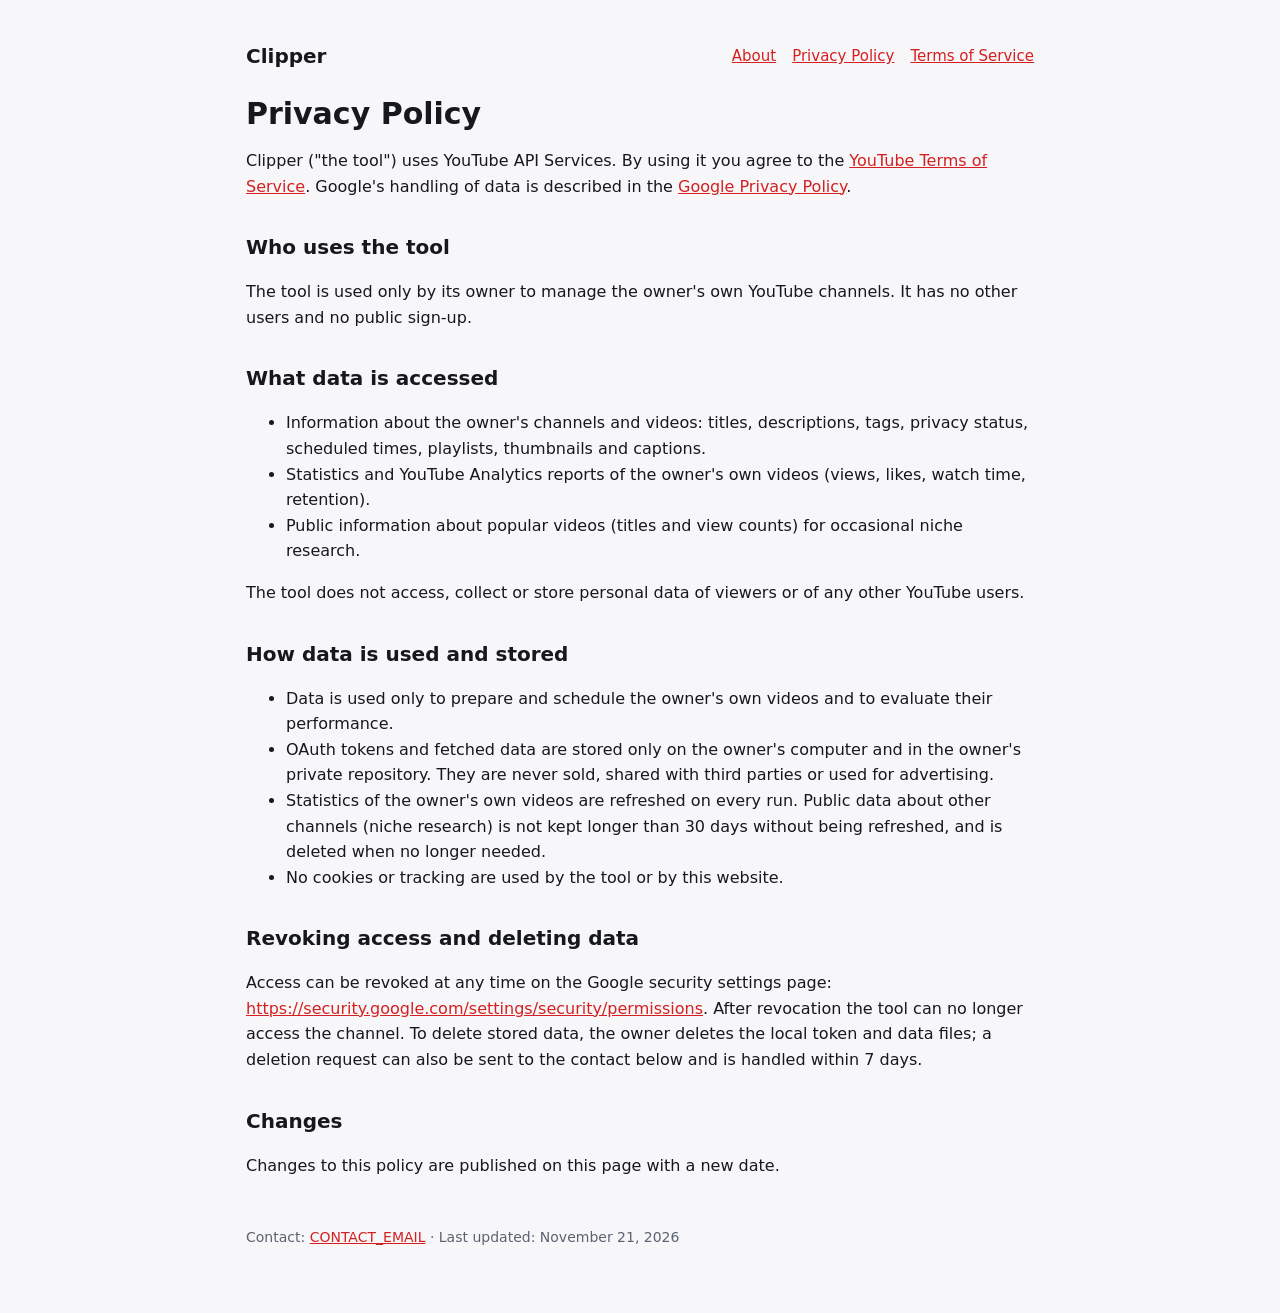
==== privacy.html @ b526ccec "Web projektu Clipper (About, Privacy Policy, Terms) pro ověření YouTube API Co-Authored-By: Claude O" ====
<!doctype html><html lang="en"><head><meta charset="utf-8"><meta name="viewport" content="width=device-width,initial-scale=1"><link rel="stylesheet" href="style.css"><title>Privacy Policy – Clipper</title></head><body><main>
<header><b>Clipper</b><nav><a href="index.html">About</a><a href="privacy.html">Privacy Policy</a><a href="terms.html">Terms of Service</a></nav></header>
<h1>Privacy Policy</h1>
<p>Clipper ("the tool") uses YouTube API Services. By using it you agree to the <a href="https://www.youtube.com/t/terms">YouTube Terms of Service</a>. Google's handling of data is described in the <a href="https://policies.google.com/privacy">Google Privacy Policy</a>.</p>

<h2>Who uses the tool</h2>
<p>The tool is used only by its owner to manage the owner's own YouTube channels. It has no other users and no public sign-up.</p>

<h2>What data is accessed</h2>
<ul>
<li>Information about the owner's channels and videos: titles, descriptions, tags, privacy status, scheduled times, playlists, thumbnails and captions.</li>
<li>Statistics and YouTube Analytics reports of the owner's own videos (views, likes, watch time, retention).</li>
<li>Public information about popular videos (titles and view counts) for occasional niche research.</li>
</ul>
<p>The tool does not access, collect or store personal data of viewers or of any other YouTube users.</p>

<h2>How data is used and stored</h2>
<ul>
<li>Data is used only to prepare and schedule the owner's own videos and to evaluate their performance.</li>
<li>OAuth tokens and fetched data are stored only on the owner's computer and in the owner's private repository. They are never sold, shared with third parties or used for advertising.</li>
<li>Statistics of the owner's own videos are refreshed on every run. Public data about other channels (niche research) is not kept longer than 30 days without being refreshed, and is deleted when no longer needed.</li>
<li>No cookies or tracking are used by the tool or by this website.</li>
</ul>

<h2>Revoking access and deleting data</h2>
<p>Access can be revoked at any time on the Google security settings page: <a href="https://security.google.com/settings/security/permissions">https://security.google.com/settings/security/permissions</a>. After revocation the tool can no longer access the channel. To delete stored data, the owner deletes the local token and data files; a deletion request can also be sent to the contact below and is handled within 7 days.</p>

<h2>Changes</h2>
<p>Changes to this policy are published on this page with a new date.</p>
<footer>Contact: <a href="mailto:CONTACT_EMAIL">CONTACT_EMAIL</a> · Last updated: November 21, 2026</footer>
</main></body></html>
---- style.css ----
:root{--bg:#0f1115;--panel:#171a21;--line:#2a2f3a;--text:#e6e8ec;--mut:#9aa3b2;--acc:#ff3d3d}
@media (prefers-color-scheme: light){:root{--bg:#f7f7f9;--panel:#fff;--line:#e2e4ea;--text:#16181d;--mut:#5b6270;--acc:#d42020}}
*{box-sizing:border-box}body{margin:0;background:var(--bg);color:var(--text);font:16px/1.6 system-ui,-apple-system,"Segoe UI",Roboto,sans-serif}
main{max-width:820px;margin:0 auto;padding:40px 16px 64px}
header{display:flex;gap:14px;align-items:center;flex-wrap:wrap;margin-bottom:24px}
header b{font-size:20px}nav{display:flex;gap:16px;margin-left:auto;font-size:15px}
a{color:var(--acc)}h1{font-size:30px;line-height:1.2;margin:8px 0 12px}h2{font-size:20px;margin:32px 0 8px}
.card{background:var(--panel);border:1px solid var(--line);border-radius:12px;padding:18px 20px;margin:16px 0}
table{width:100%;border-collapse:collapse;font-size:15px}td,th{border-bottom:1px solid var(--line);padding:8px 6px;text-align:left;vertical-align:top}
.mut{color:var(--mut)}code{background:var(--panel);border:1px solid var(--line);border-radius:6px;padding:1px 5px;font-size:14px}
footer{margin-top:48px;color:var(--mut);font-size:14px}
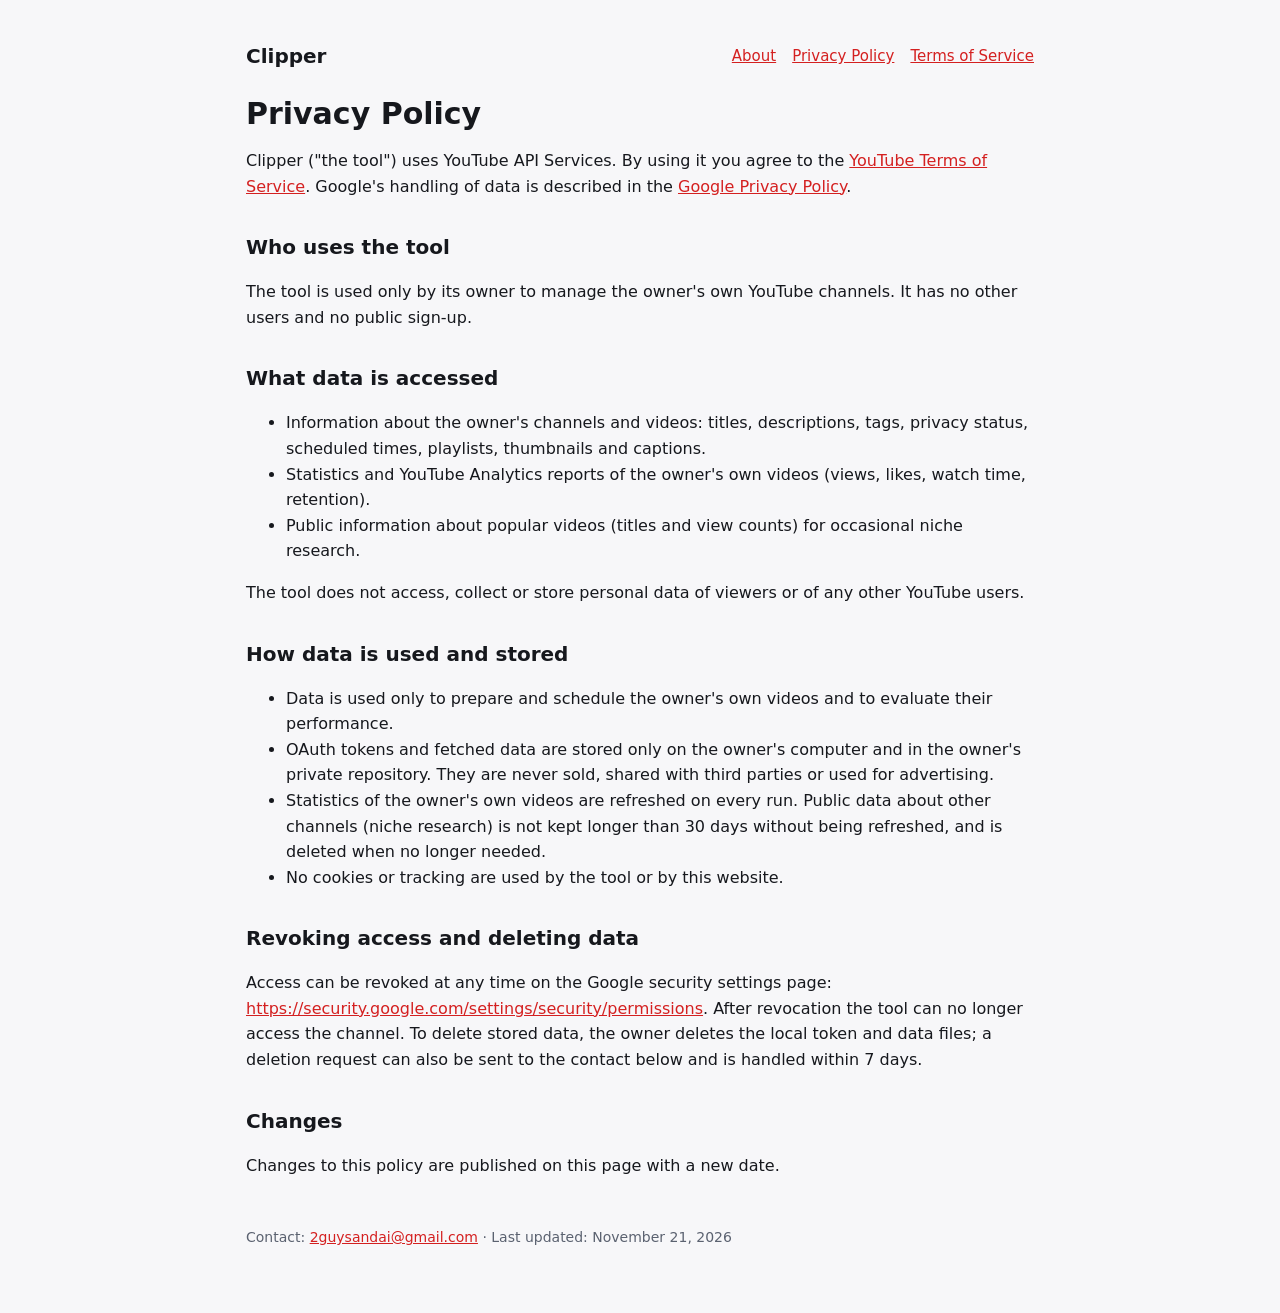
==== commit 2893a577: "Update privacy.html" ====
--- a/privacy.html
+++ b/privacy.html
@@ -27,5 +27,5 @@
 
 <h2>Changes</h2>
 <p>Changes to this policy are published on this page with a new date.</p>
-<footer>Contact: <a href="mailto:CONTACT_EMAIL">CONTACT_EMAIL</a> · Last updated: November 21, 2026</footer>
+<footer>Contact: <a href="mailto:CONTACT_EMAIL">2guysandai@gmail.com</a> · Last updated: November 21, 2026</footer>
 </main></body></html>
